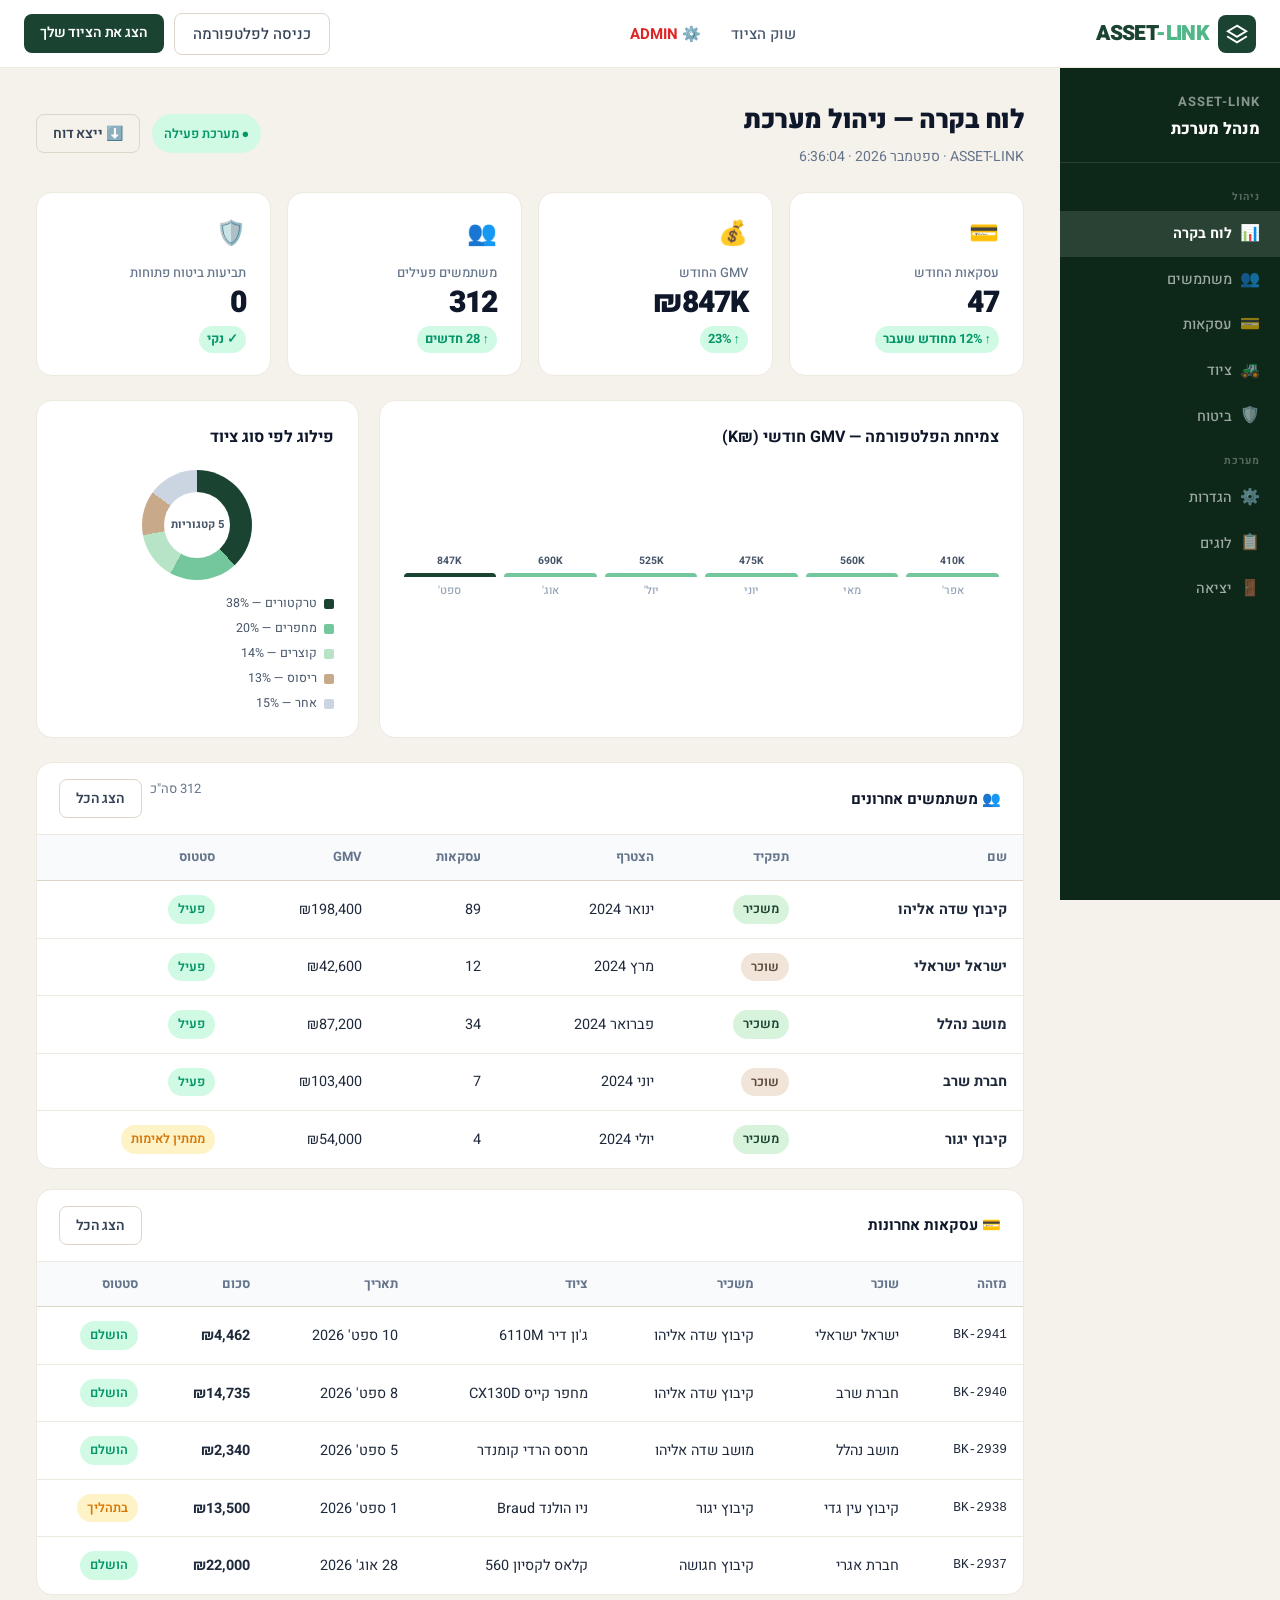
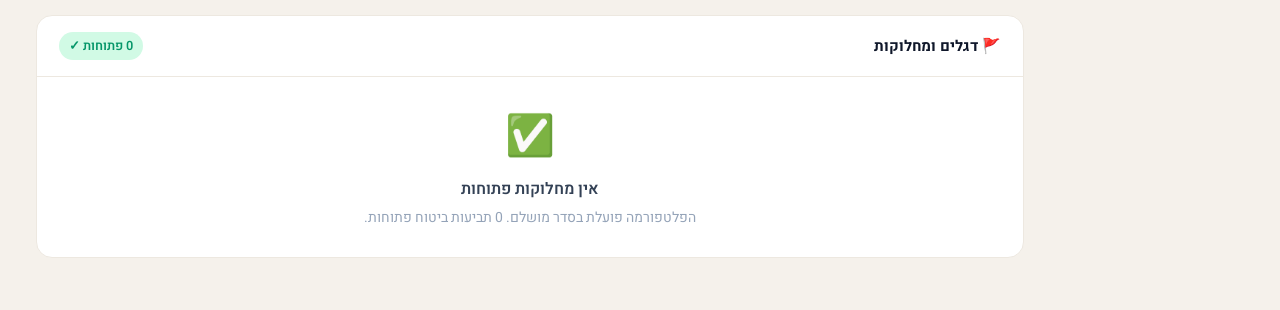
==== admin/index.html @ dfe398ab "v2.0 — full platform: auth, owner portal, renter flow, admin, AI assistant" ====
<!DOCTYPE html>
<html lang="he" dir="rtl">
<head>
  <meta charset="UTF-8">
  <meta name="viewport" content="width=device-width, initial-scale=1.0">
  <title>פאנל ניהול — ASSET-LINK</title>
  <link rel="stylesheet" href="../css/styles.css">
  <style>
    body { background: var(--bg); }
    .admin-layout { display: flex; min-height: 100vh; padding-top: var(--nav-h); }

    /* Sidebar */
    .admin-sidebar {
      width: 220px; flex-shrink: 0;
      background: var(--primary-dark);
      padding: 24px 0;
      position: sticky; top: var(--nav-h);
      height: calc(100vh - var(--nav-h)); overflow-y: auto;
    }

    .admin-sidebar-logo {
      padding: 0 20px 20px;
      border-bottom: 1px solid rgba(255,255,255,0.1);
      margin-bottom: 12px;
    }
    .admin-sidebar-logo-text { font-size: 0.8125rem; font-weight: 700; color: rgba(255,255,255,0.5); letter-spacing: 0.08em; text-transform: uppercase; }
    .admin-sidebar-logo-name { font-size: 1rem; font-weight: 800; color: white; margin-top: 4px; }

    .admin-nav-item {
      display: flex; align-items: center; gap: 10px;
      padding: 10px 20px; font-size: 0.9rem; font-weight: 500;
      color: rgba(255,255,255,0.6); cursor: pointer; transition: var(--ease);
      text-decoration: none;
    }
    .admin-nav-item:hover { color: white; background: rgba(255,255,255,0.08); }
    .admin-nav-item.active { color: white; background: rgba(255,255,255,0.12); border-inline-end: 3px solid var(--primary-300); font-weight: 700; }
    .admin-nav-icon { font-size: 1rem; width: 18px; text-align: center; flex-shrink: 0; }
    .admin-nav-section { font-size: 0.65rem; font-weight: 700; color: rgba(255,255,255,0.3); text-transform: uppercase; letter-spacing: 0.1em; padding: 14px 20px 5px; }

    /* Main */
    .admin-main { flex: 1; padding: 32px 36px; min-width: 0; }

    .admin-page-title { font-size: 1.625rem; font-weight: 900; color: var(--n-900); letter-spacing: -0.02em; }
    .admin-page-sub { font-size: 0.875rem; color: var(--n-500); margin-top: 4px; }

    /* KPI grid */
    .admin-kpi-grid { display: grid; grid-template-columns: repeat(4, 1fr); gap: 16px; margin: 24px 0; }
    .kpi-card { background: white; border-radius: var(--r-lg); padding: 22px 24px; border: 1px solid var(--border-light); }
    .kpi-icon { font-size: 1.5rem; margin-bottom: 10px; }
    .kpi-label { font-size: 0.8125rem; color: var(--n-500); margin-bottom: 4px; font-weight: 500; }
    .kpi-value { font-size: 1.875rem; font-weight: 900; color: var(--n-900); letter-spacing: -0.03em; line-height: 1; }
    .kpi-trend { display: inline-flex; align-items: center; gap: 4px; font-size: 0.8rem; font-weight: 700; margin-top: 8px; padding: 3px 8px; border-radius: var(--r-full); }
    .kpi-trend.up   { color: var(--success); background: var(--success-light); }
    .kpi-trend.down { color: var(--error);   background: var(--error-light); }
    .kpi-trend.neutral { color: var(--n-500); background: var(--n-100); }

    /* Charts row */
    .admin-charts-row { display: grid; grid-template-columns: 2fr 1fr; gap: 20px; margin-bottom: 24px; }
    .chart-card { background: white; border-radius: var(--r-lg); padding: 24px; border: 1px solid var(--border-light); }
    .chart-title { font-size: 1rem; font-weight: 700; color: var(--n-900); margin-bottom: 20px; }

    /* Bar chart */
    .bar-chart { display: flex; align-items: flex-end; gap: 8px; height: 130px; }
    .bar-col { flex: 1; display: flex; flex-direction: column; align-items: center; gap: 5px; }
    .bar-fill {
      width: 100%; border-radius: var(--r-xs) var(--r-xs) 0 0;
      background: var(--primary-400); min-height: 4px; position: relative;
    }
    .bar-fill.current { background: var(--primary); }
    .bar-fill::after { content: attr(data-val); position: absolute; top: -20px; left: 50%; transform: translateX(-50%); font-size: 0.65rem; font-weight: 700; color: var(--n-600); white-space: nowrap; }
    .bar-label { font-size: 0.7rem; color: var(--n-400); font-weight: 500; }

    /* Donut */
    .donut-chart { width: 110px; height: 110px; border-radius: 50%; margin: 0 auto 14px; position: relative;
      background: conic-gradient(var(--primary) 0% 38%, var(--primary-400) 38% 58%, var(--primary-200) 58% 72%, var(--earth-light) 72% 85%, var(--n-300) 85% 100%);
    }
    .donut-hole { position: absolute; inset: 22px; background: white; border-radius: 50%; display: flex; align-items: center; justify-content: center; font-size: 0.7rem; font-weight: 700; color: var(--n-600); text-align: center; }
    .donut-legend { display: flex; flex-direction: column; gap: 5px; }
    .donut-legend-item { display: flex; align-items: center; gap: 7px; font-size: 0.775rem; color: var(--n-600); }
    .legend-swatch { width: 10px; height: 10px; border-radius: 2px; flex-shrink: 0; }

    /* Section card */
    .section-card { background: white; border-radius: var(--r-lg); border: 1px solid var(--border-light); margin-bottom: 20px; overflow: hidden; }
    .section-card-header { padding: 16px 22px; border-bottom: 1px solid var(--border-light); display: flex; align-items: center; justify-content: space-between; }
    .section-card-title { font-size: 0.9375rem; font-weight: 700; color: var(--n-900); }

    /* Status badges */
    .status-active   { background: var(--success-light); color: var(--success); }
    .status-pending  { background: var(--warning-light); color: var(--warning); }
    .status-inactive { background: var(--n-100); color: var(--n-500); }

    /* Flags section */
    .flags-empty { padding: 28px; text-align: center; color: var(--n-400); }
    .flags-empty-icon { font-size: 2.5rem; margin-bottom: 8px; }

    @media (max-width: 1100px) {
      .admin-kpi-grid { grid-template-columns: repeat(2, 1fr); }
      .admin-charts-row { grid-template-columns: 1fr; }
    }
    @media (max-width: 900px) {
      .admin-sidebar { display: none; }
      .admin-main { padding: 20px 16px; }
    }
  </style>
</head>
<body>

<nav class="nav" id="main-nav">
  <div class="container nav-inner">
    <a href="../index.html" class="nav-logo">
      <div class="nav-logo-mark"><svg viewBox="0 0 24 24"><path d="M12 3L2 9l10 6 10-6-10-6z"/><path d="M2 15l10 6 10-6"/></svg></div>
      <span class="nav-logo-text">ASSET<span>-LINK</span></span>
    </a>
    <div class="nav-links">
      <a href="../marketplace.html" class="nav-link">שוק הציוד</a>
      <span class="nav-link" style="color:var(--error);font-weight:700;">⚙️ ADMIN</span>
    </div>
    <div class="nav-actions"></div>
  </div>
</nav>

<div class="admin-layout">

  <!-- Sidebar -->
  <aside class="admin-sidebar">
    <div class="admin-sidebar-logo">
      <div class="admin-sidebar-logo-text">ASSET-LINK</div>
      <div class="admin-sidebar-logo-name" id="admin-username">מנהל מערכת</div>
    </div>

    <div class="admin-nav-section">ניהול</div>
    <a href="index.html" class="admin-nav-item active"><span class="admin-nav-icon">📊</span> לוח בקרה</a>
    <a href="index.html" class="admin-nav-item"><span class="admin-nav-icon">👥</span> משתמשים</a>
    <a href="index.html" class="admin-nav-item"><span class="admin-nav-icon">💳</span> עסקאות</a>
    <a href="index.html" class="admin-nav-item"><span class="admin-nav-icon">🚜</span> ציוד</a>
    <a href="index.html" class="admin-nav-item"><span class="admin-nav-icon">🛡️</span> ביטוח</a>

    <div class="admin-nav-section">מערכת</div>
    <a href="index.html" class="admin-nav-item"><span class="admin-nav-icon">⚙️</span> הגדרות</a>
    <a href="index.html" class="admin-nav-item"><span class="admin-nav-icon">📋</span> לוגים</a>
    <a href="../auth.html" class="admin-nav-item" onclick="Auth.logout(); return false;"><span class="admin-nav-icon">🚪</span> יציאה</a>
  </aside>

  <!-- Main -->
  <main class="admin-main">

    <div style="margin-bottom:24px;">
      <div class="d-flex ai-center jc-between" style="flex-wrap:wrap;gap:12px;">
        <div>
          <div class="admin-page-title">לוח בקרה — ניהול מערכת</div>
          <div class="admin-page-sub">ASSET-LINK · ספטמבר 2026 · <span id="live-time"></span></div>
        </div>
        <div class="d-flex gap-3">
          <span class="badge badge-success" style="font-size:0.8rem;padding:6px 12px;">● מערכת פעילה</span>
          <button class="btn btn-ghost btn-sm">⬇️ ייצא דוח</button>
        </div>
      </div>
    </div>

    <!-- KPIs -->
    <div class="admin-kpi-grid">
      <div class="kpi-card">
        <div class="kpi-icon">💳</div>
        <div class="kpi-label">עסקאות החודש</div>
        <div class="kpi-value">47</div>
        <div class="kpi-trend up">↑ 12% מחודש שעבר</div>
      </div>
      <div class="kpi-card">
        <div class="kpi-icon">💰</div>
        <div class="kpi-label">GMV החודש</div>
        <div class="kpi-value">₪847K</div>
        <div class="kpi-trend up">↑ 23%</div>
      </div>
      <div class="kpi-card">
        <div class="kpi-icon">👥</div>
        <div class="kpi-label">משתמשים פעילים</div>
        <div class="kpi-value">312</div>
        <div class="kpi-trend up">↑ 28 חדשים</div>
      </div>
      <div class="kpi-card">
        <div class="kpi-icon">🛡️</div>
        <div class="kpi-label">תביעות ביטוח פתוחות</div>
        <div class="kpi-value">0</div>
        <div class="kpi-trend neutral" style="color:var(--success);background:var(--success-light);">✓ נקי</div>
      </div>
    </div>

    <!-- Charts -->
    <div class="admin-charts-row">
      <div class="chart-card">
        <div class="chart-title">צמיחת הפלטפורמה — GMV חודשי (₪K)</div>
        <div class="bar-chart">
          <div class="bar-col"><div class="bar-fill" style="height:38%" data-val="410K"></div><div class="bar-label">אפר'</div></div>
          <div class="bar-col"><div class="bar-fill" style="height:52%" data-val="560K"></div><div class="bar-label">מאי</div></div>
          <div class="bar-col"><div class="bar-fill" style="height:44%" data-val="475K"></div><div class="bar-label">יוני</div></div>
          <div class="bar-col"><div class="bar-fill" style="height:49%" data-val="525K"></div><div class="bar-label">יול'</div></div>
          <div class="bar-col"><div class="bar-fill" style="height:65%" data-val="690K"></div><div class="bar-label">אוג'</div></div>
          <div class="bar-col"><div class="bar-fill current" style="height:79%" data-val="847K"></div><div class="bar-label">ספט'</div></div>
        </div>
      </div>

      <div class="chart-card">
        <div class="chart-title">פילוג לפי סוג ציוד</div>
        <div class="donut-chart"><div class="donut-hole">5 קטגוריות</div></div>
        <div class="donut-legend">
          <div class="donut-legend-item"><div class="legend-swatch" style="background:var(--primary)"></div>טרקטורים — 38%</div>
          <div class="donut-legend-item"><div class="legend-swatch" style="background:var(--primary-400)"></div>מחפרים — 20%</div>
          <div class="donut-legend-item"><div class="legend-swatch" style="background:var(--primary-200)"></div>קוצרים — 14%</div>
          <div class="donut-legend-item"><div class="legend-swatch" style="background:var(--earth-light)"></div>ריסוס — 13%</div>
          <div class="donut-legend-item"><div class="legend-swatch" style="background:var(--n-300)"></div>אחר — 15%</div>
        </div>
      </div>
    </div>

    <!-- Users table -->
    <div class="section-card" style="margin-bottom:20px;">
      <div class="section-card-header">
        <span class="section-card-title">👥 משתמשים אחרונים</span>
        <div class="d-flex gap-2">
          <span style="font-size:0.8125rem;color:var(--n-500);">312 סה"כ</span>
          <button class="btn btn-ghost btn-sm">הצג הכל</button>
        </div>
      </div>
      <div style="overflow-x:auto;">
        <table class="data-table">
          <thead>
            <tr>
              <th>שם</th>
              <th>תפקיד</th>
              <th>הצטרף</th>
              <th>עסקאות</th>
              <th>GMV</th>
              <th>סטטוס</th>
            </tr>
          </thead>
          <tbody>
            <tr>
              <td><strong>קיבוץ שדה אליהו</strong></td>
              <td><span class="badge badge-green">משכיר</span></td>
              <td>ינואר 2024</td>
              <td>89</td>
              <td>₪198,400</td>
              <td><span class="badge status-active">פעיל</span></td>
            </tr>
            <tr>
              <td><strong>ישראל ישראלי</strong></td>
              <td><span class="badge badge-earth">שוכר</span></td>
              <td>מרץ 2024</td>
              <td>12</td>
              <td>₪42,600</td>
              <td><span class="badge status-active">פעיל</span></td>
            </tr>
            <tr>
              <td><strong>מושב נהלל</strong></td>
              <td><span class="badge badge-green">משכיר</span></td>
              <td>פברואר 2024</td>
              <td>34</td>
              <td>₪87,200</td>
              <td><span class="badge status-active">פעיל</span></td>
            </tr>
            <tr>
              <td><strong>חברת שרב</strong></td>
              <td><span class="badge badge-earth">שוכר</span></td>
              <td>יוני 2024</td>
              <td>7</td>
              <td>₪103,400</td>
              <td><span class="badge status-active">פעיל</span></td>
            </tr>
            <tr>
              <td><strong>קיבוץ יגור</strong></td>
              <td><span class="badge badge-green">משכיר</span></td>
              <td>יולי 2024</td>
              <td>4</td>
              <td>₪54,000</td>
              <td><span class="badge status-pending">ממתין לאימות</span></td>
            </tr>
          </tbody>
        </table>
      </div>
    </div>

    <!-- Recent transactions -->
    <div class="section-card" style="margin-bottom:20px;">
      <div class="section-card-header">
        <span class="section-card-title">💳 עסקאות אחרונות</span>
        <button class="btn btn-ghost btn-sm">הצג הכל</button>
      </div>
      <div style="overflow-x:auto;">
        <table class="data-table">
          <thead>
            <tr>
              <th>מזהה</th>
              <th>שוכר</th>
              <th>משכיר</th>
              <th>ציוד</th>
              <th>תאריך</th>
              <th>סכום</th>
              <th>סטטוס</th>
            </tr>
          </thead>
          <tbody>
            <tr>
              <td style="font-family:monospace;font-size:0.8rem;">BK-2941</td>
              <td>ישראל ישראלי</td>
              <td>קיבוץ שדה אליהו</td>
              <td>ג'ון דיר 6110M</td>
              <td>10 ספט' 2026</td>
              <td><strong>₪4,462</strong></td>
              <td><span class="badge status-active">הושלם</span></td>
            </tr>
            <tr>
              <td style="font-family:monospace;font-size:0.8rem;">BK-2940</td>
              <td>חברת שרב</td>
              <td>קיבוץ שדה אליהו</td>
              <td>מחפר קייס CX130D</td>
              <td>8 ספט' 2026</td>
              <td><strong>₪14,735</strong></td>
              <td><span class="badge status-active">הושלם</span></td>
            </tr>
            <tr>
              <td style="font-family:monospace;font-size:0.8rem;">BK-2939</td>
              <td>מושב נהלל</td>
              <td>מושב שדה אליהו</td>
              <td>מרסס הרדי קומנדר</td>
              <td>5 ספט' 2026</td>
              <td><strong>₪2,340</strong></td>
              <td><span class="badge status-active">הושלם</span></td>
            </tr>
            <tr>
              <td style="font-family:monospace;font-size:0.8rem;">BK-2938</td>
              <td>קיבוץ עין גדי</td>
              <td>קיבוץ יגור</td>
              <td>ניו הולנד Braud</td>
              <td>1 ספט' 2026</td>
              <td><strong>₪13,500</strong></td>
              <td><span class="badge status-pending">בתהליך</span></td>
            </tr>
            <tr>
              <td style="font-family:monospace;font-size:0.8rem;">BK-2937</td>
              <td>חברת אגרי</td>
              <td>קיבוץ חגושה</td>
              <td>קלאס לקסיון 560</td>
              <td>28 אוג' 2026</td>
              <td><strong>₪22,000</strong></td>
              <td><span class="badge status-active">הושלם</span></td>
            </tr>
          </tbody>
        </table>
      </div>
    </div>

    <!-- Flags / Disputes -->
    <div class="section-card">
      <div class="section-card-header">
        <span class="section-card-title">🚩 דגלים ומחלוקות</span>
        <span class="badge badge-success">0 פתוחות ✓</span>
      </div>
      <div class="flags-empty">
        <div class="flags-empty-icon">✅</div>
        <div style="font-weight:600;color:var(--n-700);margin-bottom:4px;">אין מחלוקות פתוחות</div>
        <div style="font-size:0.875rem;">הפלטפורמה פועלת בסדר מושלם. 0 תביעות ביטוח פתוחות.</div>
      </div>
    </div>

  </main>
</div>

<script src="../js/main.js"></script>
<script src="../js/auth.js"></script>
<script>
document.addEventListener('DOMContentLoaded', () => {
  const user = Auth.getUser();
  if (user) {
    document.getElementById('admin-username').textContent = user.name;
  }

  // Live time
  function updateTime() {
    const el = document.getElementById('live-time');
    if (el) el.textContent = new Date().toLocaleTimeString('he-IL');
  }
  updateTime();
  setInterval(updateTime, 1000);
});
</script>
</body>
</html>
---- css/styles.css ----
/* ==============================================
   ASSET-LINK — Global Design System
   Hebrew RTL B2B Marketplace for Agricultural Equipment
   ============================================== */

@import url('https://fonts.googleapis.com/css2?family=Heebo:wght@300;400;500;600;700;800;900&display=swap');

/* ---- Design Tokens ---- */
:root {
  --primary:         #1B4332;
  --primary-dark:    #0D2818;
  --primary-700:     #2D6A4F;
  --primary-600:     #40916C;
  --primary-500:     #52B788;
  --primary-400:     #74C69D;
  --primary-200:     #B7E4C7;
  --primary-100:     #D8F3DC;
  --primary-50:      #F0FFF4;

  --sage:            #6B8F5E;
  --sage-light:      #9BBF8A;
  --olive:           #8A9A5B;

  --earth-900:       #5C4A3A;
  --earth:           #A0856A;
  --earth-light:     #C8A98A;
  --earth-50:        #FAF4EC;
  --earth-100:       #F0E5D8;

  --n-900: #0F172A;
  --n-800: #1E293B;
  --n-700: #334155;
  --n-600: #475569;
  --n-500: #64748B;
  --n-400: #94A3B8;
  --n-300: #CBD5E1;
  --n-200: #E2E8F0;
  --n-100: #F1F5F9;
  --n-50:  #F8FAFC;

  --bg:          #F5F1EB;
  --surface:     #FFFFFF;
  --surface-warm:#FDFAF6;

  --border:       #DDD5C8;
  --border-light: #EDE8E0;

  --success:       #059669;
  --success-light: #D1FAE5;
  --warning:       #D97706;
  --warning-light: #FEF3C7;
  --error:         #DC2626;
  --error-light:   #FEE2E2;

  --font: 'Heebo', -apple-system, BlinkMacSystemFont, 'Segoe UI', sans-serif;

  --nav-h: 68px;
  --container: 1280px;
  --narrow: 960px;

  --r-xs:   4px;
  --r-sm:   8px;
  --r:      12px;
  --r-lg:   16px;
  --r-xl:   24px;
  --r-2xl:  32px;
  --r-full: 9999px;

  --sh-xs: 0 1px 2px rgba(0,0,0,0.05);
  --sh-sm: 0 1px 3px rgba(0,0,0,0.08), 0 1px 2px rgba(0,0,0,0.04);
  --sh:    0 4px 8px rgba(0,0,0,0.08), 0 2px 4px rgba(0,0,0,0.04);
  --sh-md: 0 8px 24px rgba(0,0,0,0.1), 0 4px 8px rgba(0,0,0,0.04);
  --sh-lg: 0 16px 40px rgba(0,0,0,0.12), 0 8px 16px rgba(0,0,0,0.05);
  --sh-xl: 0 24px 56px rgba(0,0,0,0.14), 0 12px 24px rgba(0,0,0,0.06);

  --ease: 0.2s ease;
  --ease-slow: 0.4s ease;
}

/* ---- Reset ---- */
*, *::before, *::after { box-sizing: border-box; margin: 0; padding: 0; }

html {
  direction: rtl;
  scroll-behavior: smooth;
  font-size: 16px;
}

body {
  font-family: var(--font);
  background: var(--bg);
  color: var(--n-900);
  line-height: 1.6;
  -webkit-font-smoothing: antialiased;
}

img   { max-width: 100%; height: auto; display: block; }
a     { color: inherit; text-decoration: none; }
button { cursor: pointer; border: none; background: none; font-family: var(--font); }
input, select, textarea { font-family: var(--font); }
ul, ol { list-style: none; }

/* ---- Typography ---- */
h1 { font-size: clamp(2rem, 4.5vw, 3.75rem); font-weight: 900; line-height: 1.1; }
h2 { font-size: clamp(1.625rem, 3vw, 2.625rem); font-weight: 800; line-height: 1.2; }
h3 { font-size: clamp(1.25rem, 2vw, 1.875rem); font-weight: 700; line-height: 1.3; }
h4 { font-size: 1.25rem; font-weight: 700; }
h5 { font-size: 1.0625rem; font-weight: 600; }
h6 { font-size: 0.9375rem; font-weight: 600; }
p  { color: var(--n-600); line-height: 1.75; }

/* ---- Layout ---- */
.container        { max-width: var(--container); margin: 0 auto; padding: 0 24px; }
.container-narrow { max-width: var(--narrow); margin: 0 auto; padding: 0 24px; }
.section          { padding: 88px 0; }
.section-sm       { padding: 56px 0; }
.page-top         { padding-top: var(--nav-h); }

/* ---- Navigation ---- */
.nav {
  position: fixed;
  inset: 0 0 auto 0;
  height: var(--nav-h);
  background: rgba(255,255,255,0.97);
  backdrop-filter: blur(16px);
  border-bottom: 1px solid var(--border-light);
  z-index: 1000;
  transition: box-shadow var(--ease);
}

.nav.scrolled { box-shadow: var(--sh-sm); }

.nav-inner {
  height: 100%;
  display: flex;
  align-items: center;
  justify-content: space-between;
  gap: 20px;
}

.nav-logo {
  display: flex;
  align-items: center;
  gap: 10px;
  flex-shrink: 0;
}

.nav-logo-mark {
  width: 38px;
  height: 38px;
  background: var(--primary);
  border-radius: var(--r-sm);
  display: flex;
  align-items: center;
  justify-content: center;
}

.nav-logo-mark svg { width: 22px; height: 22px; fill: none; stroke: white; stroke-width: 2.2; stroke-linecap: round; }

.nav-logo-text {
  font-weight: 900;
  font-size: 1.3125rem;
  color: var(--primary);
  letter-spacing: -0.03em;
}

.nav-logo-text span { color: var(--primary-500); }

.nav-links {
  display: flex;
  align-items: center;
  gap: 2px;
  flex: 1;
  justify-content: center;
}

.nav-link {
  font-size: 0.9375rem;
  font-weight: 500;
  color: var(--n-600);
  padding: 7px 14px;
  border-radius: var(--r-sm);
  transition: var(--ease);
  white-space: nowrap;
}

.nav-link:hover    { color: var(--primary); background: var(--primary-50); }
.nav-link.active   { color: var(--primary); font-weight: 600; background: var(--primary-50); }

.nav-actions { display: flex; align-items: center; gap: 10px; flex-shrink: 0; }

.nav-login {
  font-size: 0.9375rem;
  font-weight: 500;
  color: var(--n-700);
  padding: 8px 18px;
  border-radius: var(--r-sm);
  border: 1.5px solid var(--border);
  transition: var(--ease);
}

.nav-login:hover { border-color: var(--primary-500); color: var(--primary); }

/* ---- Buttons ---- */
.btn {
  display: inline-flex;
  align-items: center;
  justify-content: center;
  gap: 8px;
  padding: 12px 24px;
  border-radius: var(--r-sm);
  font-size: 0.9375rem;
  font-weight: 600;
  transition: var(--ease);
  white-space: nowrap;
  cursor: pointer;
  border: none;
  font-family: var(--font);
  letter-spacing: -0.01em;
}

.btn-primary   { background: var(--primary); color: white; }
.btn-primary:hover  { background: var(--primary-700); transform: translateY(-1px); box-shadow: var(--sh-md); }

.btn-secondary { background: white; color: var(--primary); border: 1.5px solid var(--primary); }
.btn-secondary:hover { background: var(--primary-50); transform: translateY(-1px); }

.btn-accent    { background: var(--primary-600); color: white; }
.btn-accent:hover   { background: var(--primary-700); transform: translateY(-1px); box-shadow: var(--sh-md); }

.btn-ghost     { background: transparent; color: var(--n-700); border: 1px solid var(--border); }
.btn-ghost:hover    { background: var(--n-50); border-color: var(--n-300); }

.btn-white     { background: white; color: var(--primary); }
.btn-white:hover    { background: var(--primary-50); transform: translateY(-1px); }

.btn-lg   { padding: 16px 36px; font-size: 1.0625rem; border-radius: var(--r); }
.btn-sm   { padding: 8px 16px; font-size: 0.875rem; }
.btn-xs   { padding: 6px 12px; font-size: 0.8125rem; }
.btn-full { width: 100%; }
.btn-pill { border-radius: var(--r-full); }

/* ---- Badges ---- */
.badge {
  display: inline-flex;
  align-items: center;
  gap: 5px;
  padding: 4px 10px;
  border-radius: var(--r-full);
  font-size: 0.8rem;
  font-weight: 600;
  white-space: nowrap;
}

.badge-green    { background: var(--primary-100); color: var(--primary); }
.badge-success  { background: var(--success-light); color: var(--success); }
.badge-warning  { background: var(--warning-light); color: var(--warning); }
.badge-earth    { background: var(--earth-100); color: var(--earth-900); }
.badge-gray     { background: var(--n-100); color: var(--n-600); }
.badge-primary  { background: var(--primary); color: white; }
.badge-verified { background: var(--primary-100); color: var(--primary-700); font-weight: 700; }

/* ---- Stars / Rating ---- */
.stars         { color: #F59E0B; letter-spacing: 1px; }
.rating        { display: flex; align-items: center; gap: 6px; font-size: 0.875rem; }
.rating-score  { font-weight: 700; color: var(--n-900); }
.rating-count  { color: var(--n-400); }

/* ---- Equipment Card ---- */
.equipment-card {
  background: var(--surface);
  border-radius: var(--r-lg);
  border: 1px solid var(--border-light);
  overflow: hidden;
  transition: all var(--ease-slow);
  cursor: pointer;
  display: block;
  color: inherit;
  text-decoration: none;
}

.equipment-card:hover {
  transform: translateY(-5px);
  box-shadow: var(--sh-xl);
  border-color: transparent;
}

.ec-image {
  position: relative;
  height: 210px;
  overflow: hidden;
  background: linear-gradient(135deg, var(--primary-100) 0%, var(--primary-200) 100%);
}

.ec-image img {
  width: 100%; height: 100%;
  object-fit: cover;
  transition: transform 0.5s ease;
}

.equipment-card:hover .ec-image img { transform: scale(1.06); }

.ec-badges {
  position: absolute;
  top: 12px;
  right: 12px;
  display: flex;
  flex-direction: column;
  gap: 6px;
  align-items: flex-start;
}

.ec-heart {
  position: absolute;
  top: 12px;
  left: 12px;
  width: 34px;
  height: 34px;
  background: rgba(255,255,255,0.92);
  backdrop-filter: blur(8px);
  border-radius: var(--r-full);
  display: flex;
  align-items: center;
  justify-content: center;
  font-size: 1rem;
  transition: var(--ease);
  border: none;
  cursor: pointer;
}

.ec-heart:hover { background: white; transform: scale(1.15); }

.ec-body { padding: 16px 18px 18px; }

.ec-category {
  font-size: 0.75rem;
  font-weight: 700;
  color: var(--primary-600);
  letter-spacing: 0.08em;
  text-transform: uppercase;
  margin-bottom: 5px;
}

.ec-title {
  font-size: 1.0625rem;
  font-weight: 700;
  color: var(--n-900);
  margin-bottom: 8px;
  line-height: 1.3;
}

.ec-meta {
  display: flex;
  align-items: center;
  gap: 14px;
  font-size: 0.8125rem;
  color: var(--n-500);
  margin-bottom: 10px;
}

.ec-specs {
  display: flex;
  gap: 6px;
  flex-wrap: wrap;
  margin-bottom: 14px;
}

.spec-tag {
  padding: 2px 8px;
  background: var(--n-100);
  color: var(--n-600);
  border-radius: var(--r-full);
  font-size: 0.75rem;
  font-weight: 500;
}

.ec-price-row {
  display: flex;
  align-items: flex-end;
  justify-content: space-between;
  gap: 8px;
  padding-top: 12px;
  border-top: 1px solid var(--border-light);
}

.price-day {
  font-size: 1.375rem;
  font-weight: 900;
  color: var(--n-900);
  line-height: 1;
}

.price-day span {
  font-size: 0.8125rem;
  font-weight: 500;
  color: var(--n-500);
}

.price-week { font-size: 0.8125rem; color: var(--n-400); }

/* ---- Filters ---- */
.filter-card {
  background: var(--surface);
  border-radius: var(--r-lg);
  border: 1px solid var(--border-light);
  padding: 20px;
  margin-bottom: 14px;
}

.filter-title {
  font-size: 0.9375rem;
  font-weight: 700;
  color: var(--n-900);
  margin-bottom: 14px;
  padding-bottom: 10px;
  border-bottom: 1px solid var(--border-light);
}

.filter-option {
  display: flex;
  align-items: center;
  gap: 10px;
  padding: 7px 0;
  cursor: pointer;
  font-size: 0.9rem;
  color: var(--n-700);
  transition: var(--ease);
}

.filter-option:hover { color: var(--primary); }

.filter-option input[type="checkbox"] {
  width: 17px;
  height: 17px;
  accent-color: var(--primary);
  cursor: pointer;
  flex-shrink: 0;
}

.filter-count {
  margin-right: auto;
  font-size: 0.775rem;
  color: var(--n-400);
  background: var(--n-100);
  padding: 1px 7px;
  border-radius: var(--r-full);
}

/* ---- Search Bar ---- */
.hero-search {
  background: white;
  border-radius: var(--r-xl);
  display: flex;
  align-items: stretch;
  box-shadow: var(--sh-lg);
  border: 1.5px solid var(--border-light);
  overflow: hidden;
  transition: var(--ease);
}

.hero-search:focus-within {
  border-color: var(--primary-400);
  box-shadow: 0 0 0 4px rgba(82,183,136,0.12), var(--sh-lg);
}

.hs-seg {
  display: flex;
  flex-direction: column;
  padding: 14px 20px;
  flex: 1;
  gap: 3px;
  border-left: 1px solid var(--border-light);
  min-width: 0;
}

.hs-seg:first-child { border-left: none; }

.hs-label {
  font-size: 0.75rem;
  font-weight: 700;
  color: var(--n-900);
  white-space: nowrap;
}

.hs-input {
  background: none;
  border: none;
  font-size: 0.9rem;
  color: var(--n-500);
  padding: 0;
  outline: none;
  font-family: var(--font);
  width: 100%;
}

.hs-input:focus { color: var(--n-900); }

.hs-btn {
  display: flex;
  align-items: center;
  gap: 8px;
  background: var(--primary);
  color: white;
  padding: 0 28px;
  border: none;
  border-radius: 0 var(--r-xl) var(--r-xl) 0;
  font-size: 1rem;
  font-weight: 700;
  cursor: pointer;
  transition: var(--ease);
  white-space: nowrap;
  font-family: var(--font);
  flex-shrink: 0;
}

.hs-btn:hover { background: var(--primary-700); }

/* ---- Stats Bar ---- */
.stat-item { text-align: center; }
.stat-val {
  font-size: 2.25rem;
  font-weight: 900;
  color: var(--primary);
  line-height: 1;
  letter-spacing: -0.03em;
}
.stat-lbl { font-size: 0.875rem; color: var(--n-500); margin-top: 4px; }

/* ---- Trust Strip ---- */
.trust-strip {
  display: flex;
  align-items: center;
  justify-content: center;
  gap: 8px;
  flex-wrap: wrap;
}

.trust-item {
  display: flex;
  align-items: center;
  gap: 7px;
  font-size: 0.875rem;
  color: rgba(255,255,255,0.8);
  font-weight: 500;
}

.trust-icon { font-size: 1rem; }
.trust-sep  { color: rgba(255,255,255,0.3); font-size: 1.2rem; }

/* ---- Section Header ---- */
.section-header { text-align: center; margin-bottom: 52px; }

.section-tag {
  display: inline-flex;
  align-items: center;
  gap: 7px;
  padding: 6px 18px;
  background: var(--primary-100);
  color: var(--primary);
  border-radius: var(--r-full);
  font-size: 0.875rem;
  font-weight: 700;
  margin-bottom: 16px;
  letter-spacing: -0.01em;
}

.section-title {
  font-size: clamp(1.875rem, 3vw, 2.625rem);
  font-weight: 900;
  color: var(--n-900);
  margin-bottom: 16px;
  letter-spacing: -0.02em;
}

.section-sub {
  font-size: 1.0625rem;
  color: var(--n-500);
  max-width: 580px;
  margin: 0 auto;
  line-height: 1.7;
}

/* ---- Steps ---- */
.step-icon-wrap {
  width: 64px;
  height: 64px;
  background: var(--primary-100);
  border-radius: var(--r-full);
  display: flex;
  align-items: center;
  justify-content: center;
  font-size: 1.75rem;
  margin: 0 auto 20px;
}

.step-num {
  width: 32px;
  height: 32px;
  background: var(--primary);
  color: white;
  border-radius: var(--r-full);
  display: flex;
  align-items: center;
  justify-content: center;
  font-size: 0.9rem;
  font-weight: 800;
  position: absolute;
  top: -8px;
  right: -8px;
}

/* ---- Testimonials ---- */
.testimonial-card {
  background: white;
  border-radius: var(--r-lg);
  padding: 28px 28px 24px;
  border: 1px solid var(--border-light);
  position: relative;
  transition: var(--ease-slow);
}

.testimonial-card:hover { box-shadow: var(--sh-md); transform: translateY(-3px); }

.testimonial-quote-mark {
  font-size: 5rem;
  color: var(--primary-100);
  line-height: 0;
  position: absolute;
  top: 24px;
  left: 24px;
  font-family: Georgia, serif;
  font-weight: 900;
}

.testimonial-text {
  font-size: 1rem;
  color: var(--n-700);
  line-height: 1.75;
  margin-bottom: 20px;
  position: relative;
  z-index: 1;
}

.testimonial-author { display: flex; align-items: center; gap: 12px; }

.testimonial-avatar {
  width: 46px;
  height: 46px;
  border-radius: var(--r-full);
  background: var(--primary-100);
  overflow: hidden;
  flex-shrink: 0;
}

.testimonial-name  { font-weight: 700; font-size: 0.9375rem; color: var(--n-900); }
.testimonial-role  { font-size: 0.8125rem; color: var(--n-500); }
.testimonial-saved {
  margin-top: 4px;
  font-size: 0.8rem;
  font-weight: 700;
  color: var(--success);
}

/* ---- Benefits ---- */
.benefit-icon {
  width: 52px; height: 52px;
  background: var(--primary-100);
  border-radius: var(--r);
  display: flex; align-items: center; justify-content: center;
  font-size: 1.5rem;
  margin-bottom: 16px;
}

/* ---- Calendar ---- */
.cal-header { display: flex; justify-content: space-between; align-items: center; margin-bottom: 14px; }
.cal-grid   { display: grid; grid-template-columns: repeat(7, 1fr); gap: 3px; }

.cal-day-name {
  text-align: center;
  font-size: 0.75rem;
  font-weight: 600;
  color: var(--n-400);
  padding: 4px;
}

.cal-day {
  text-align: center;
  padding: 9px 4px;
  border-radius: var(--r-sm);
  font-size: 0.875rem;
  cursor: pointer;
  transition: var(--ease);
  color: var(--n-700);
}

.cal-day:hover      { background: var(--primary-100); color: var(--primary); }
.cal-day.booked     { background: var(--n-100); color: var(--n-300); cursor: not-allowed; text-decoration: line-through; }
.cal-day.selected   { background: var(--primary); color: white; font-weight: 700; }
.cal-day.today      { border: 1.5px solid var(--primary-400); font-weight: 700; }
.cal-day.empty      { cursor: default; }
.cal-day.range      { background: var(--primary-100); color: var(--primary); }

/* ---- Dashboard ---- */
.dashboard-layout {
  display: flex;
  min-height: calc(100vh - var(--nav-h));
}

.dash-sidebar {
  width: 256px;
  background: white;
  border-left: 1px solid var(--border-light);
  padding: 28px 0;
  flex-shrink: 0;
  position: sticky;
  top: var(--nav-h);
  height: calc(100vh - var(--nav-h));
  overflow-y: auto;
}

.dash-sidebar-section {
  margin-bottom: 8px;
  padding: 0 16px;
}

.dash-sidebar-label {
  font-size: 0.75rem;
  font-weight: 700;
  color: var(--n-400);
  letter-spacing: 0.08em;
  text-transform: uppercase;
  padding: 12px 8px 6px;
}

.dash-nav-item {
  display: flex;
  align-items: center;
  gap: 12px;
  padding: 10px 12px;
  border-radius: var(--r-sm);
  font-size: 0.9375rem;
  font-weight: 500;
  color: var(--n-600);
  cursor: pointer;
  transition: var(--ease);
  text-decoration: none;
}

.dash-nav-item:hover { color: var(--primary); background: var(--primary-50); }

.dash-nav-item.active {
  color: var(--primary);
  background: var(--primary-50);
  font-weight: 700;
  border-right: 3px solid var(--primary);
}

.dash-nav-icon { font-size: 1.125rem; width: 22px; text-align: center; }

.dash-main { flex: 1; padding: 36px 40px; overflow-y: auto; background: var(--bg); }

.dash-kpi-grid { display: grid; grid-template-columns: repeat(4, 1fr); gap: 16px; margin-bottom: 28px; }

.kpi-card {
  background: white;
  border-radius: var(--r-lg);
  padding: 22px 24px;
  border: 1px solid var(--border-light);
}

.kpi-label { font-size: 0.8125rem; color: var(--n-500); margin-bottom: 6px; font-weight: 500; }
.kpi-value { font-size: 1.875rem; font-weight: 900; color: var(--n-900); letter-spacing: -0.03em; }
.kpi-trend {
  display: inline-flex;
  align-items: center;
  gap: 4px;
  font-size: 0.8rem;
  font-weight: 700;
  margin-top: 6px;
  padding: 3px 8px;
  border-radius: var(--r-full);
}

.kpi-trend.up   { color: var(--success); background: var(--success-light); }
.kpi-trend.down { color: var(--error); background: var(--error-light); }

/* ---- Multi-step Form ---- */
.form-steps-bar {
  display: flex;
  align-items: center;
  justify-content: center;
  gap: 0;
  margin-bottom: 40px;
}

.form-step-item {
  display: flex;
  flex-direction: column;
  align-items: center;
  flex: 1;
  max-width: 180px;
  position: relative;
}

.form-step-dot {
  width: 38px;
  height: 38px;
  border-radius: var(--r-full);
  border: 2.5px solid var(--border);
  background: white;
  display: flex;
  align-items: center;
  justify-content: center;
  font-weight: 800;
  font-size: 0.9rem;
  color: var(--n-400);
  position: relative;
  z-index: 1;
  transition: var(--ease);
}

.form-step-item.active .form-step-dot   { border-color: var(--primary); color: var(--primary); background: var(--primary-50); }
.form-step-item.done .form-step-dot     { border-color: var(--primary); color: white; background: var(--primary); }

.form-step-line {
  position: absolute;
  top: 19px;
  right: 50%;
  width: 100%;
  height: 2px;
  background: var(--border);
  z-index: 0;
}

.form-step-item.done ~ .form-step-item .form-step-line { /* handled by JS */ }

.form-step-label {
  font-size: 0.8125rem;
  margin-top: 8px;
  color: var(--n-400);
  font-weight: 500;
  text-align: center;
  white-space: nowrap;
}

.form-step-item.active .form-step-label { color: var(--primary); font-weight: 700; }
.form-step-item.done .form-step-label   { color: var(--n-600); }

/* ---- Upload Zone ---- */
.upload-zone {
  border: 2px dashed var(--border);
  border-radius: var(--r-lg);
  padding: 48px 24px;
  text-align: center;
  cursor: pointer;
  transition: var(--ease);
  background: var(--n-50);
}

.upload-zone:hover { border-color: var(--primary-400); background: var(--primary-50); }
.upload-zone.drag  { border-color: var(--primary); background: var(--primary-50); }

/* ---- Table ---- */
.data-table { width: 100%; border-collapse: collapse; }
.data-table th {
  text-align: right;
  padding: 12px 16px;
  font-size: 0.8125rem;
  font-weight: 700;
  color: var(--n-500);
  background: var(--n-50);
  border-bottom: 1.5px solid var(--border);
  white-space: nowrap;
}
.data-table td {
  padding: 14px 16px;
  font-size: 0.9rem;
  color: var(--n-800);
  border-bottom: 1px solid var(--border-light);
  vertical-align: middle;
}
.data-table tr:last-child td { border-bottom: none; }
.data-table tr:hover td { background: var(--n-50); }

/* ---- Progress ---- */
.progress { height: 8px; background: var(--n-200); border-radius: var(--r-full); overflow: hidden; }
.progress-bar {
  height: 100%;
  background: var(--primary-500);
  border-radius: var(--r-full);
  transition: width 0.8s ease;
}

/* ---- Tooltip / Info ---- */
.info-box {
  background: var(--primary-50);
  border: 1px solid var(--primary-200);
  border-radius: var(--r);
  padding: 16px 18px;
  font-size: 0.9rem;
  color: var(--primary-700);
  line-height: 1.6;
}

.warning-box {
  background: var(--warning-light);
  border: 1px solid #FDE68A;
  border-radius: var(--r);
  padding: 16px 18px;
  font-size: 0.9rem;
  color: #92400E;
  line-height: 1.6;
}

/* ---- Footer ---- */
.footer {
  background: var(--primary-dark);
  color: rgba(255,255,255,0.75);
  padding: 72px 0 36px;
}

.footer-grid {
  display: grid;
  grid-template-columns: 1.6fr 1fr 1fr 1fr;
  gap: 56px;
  margin-bottom: 56px;
}

.footer-brand-tagline {
  font-size: 0.9375rem;
  margin-top: 14px;
  line-height: 1.65;
  color: rgba(255,255,255,0.6);
}

.footer-col-title {
  font-size: 0.875rem;
  font-weight: 800;
  color: white;
  margin-bottom: 20px;
  letter-spacing: -0.01em;
}

.footer-links { display: flex; flex-direction: column; gap: 10px; }

.footer-link {
  font-size: 0.9rem;
  color: rgba(255,255,255,0.6);
  transition: var(--ease);
}

.footer-link:hover { color: var(--primary-300); }

.footer-bottom {
  border-top: 1px solid rgba(255,255,255,0.1);
  padding-top: 28px;
  display: flex;
  justify-content: space-between;
  align-items: center;
  font-size: 0.8375rem;
  color: rgba(255,255,255,0.4);
  flex-wrap: wrap;
  gap: 12px;
}

.footer-partner-badges {
  display: flex;
  align-items: center;
  gap: 16px;
}

.footer-partner-badge {
  background: rgba(255,255,255,0.08);
  border-radius: var(--r-sm);
  padding: 6px 14px;
  font-size: 0.8125rem;
  font-weight: 600;
  color: rgba(255,255,255,0.7);
}

/* ---- Utility ---- */
.sr-only { position: absolute; width: 1px; height: 1px; padding: 0; margin: -1px; overflow: hidden; clip: rect(0,0,0,0); }

.divider { height: 1px; background: var(--border-light); }

.text-center { text-align: center; }
.text-left   { text-align: left; }

.text-primary { color: var(--primary) !important; }
.text-muted   { color: var(--n-400) !important; }
.text-success { color: var(--success) !important; }
.text-warning { color: var(--warning) !important; }

.fw-900 { font-weight: 900; }
.fw-700 { font-weight: 700; }
.fw-600 { font-weight: 600; }
.fw-500 { font-weight: 500; }

.d-flex   { display: flex; }
.d-grid   { display: grid; }
.ai-center { align-items: center; }
.jc-between { justify-content: space-between; }
.jc-center  { justify-content: center; }
.gap-2  { gap: 8px; }
.gap-3  { gap: 12px; }
.gap-4  { gap: 16px; }
.gap-5  { gap: 20px; }
.gap-6  { gap: 24px; }
.gap-8  { gap: 32px; }

.mt-2 { margin-top: 8px; }
.mt-3 { margin-top: 12px; }
.mt-4 { margin-top: 16px; }
.mt-6 { margin-top: 24px; }
.mt-8 { margin-top: 32px; }
.mb-2 { margin-bottom: 8px; }
.mb-3 { margin-bottom: 12px; }
.mb-4 { margin-bottom: 16px; }
.mb-6 { margin-bottom: 24px; }
.mb-8 { margin-bottom: 32px; }

.grid-2 { display: grid; grid-template-columns: repeat(2, 1fr); gap: 24px; }
.grid-3 { display: grid; grid-template-columns: repeat(3, 1fr); gap: 24px; }
.grid-4 { display: grid; grid-template-columns: repeat(4, 1fr); gap: 20px; }

.card-base {
  background: white;
  border-radius: var(--r-lg);
  border: 1px solid var(--border-light);
}

.p-5  { padding: 20px; }
.p-6  { padding: 24px; }
.p-8  { padding: 32px; }

/* ---- Nav user pill (auth state) ---- */
.nav-user-pill {
  display: flex;
  align-items: center;
  gap: 8px;
  padding: 5px 12px;
  background: var(--primary-50);
  border-radius: var(--r-full);
  border: 1px solid var(--primary-200);
}

.nav-user-name {
  font-size: 0.875rem;
  font-weight: 600;
  color: var(--primary);
  max-width: 140px;
  overflow: hidden;
  text-overflow: ellipsis;
  white-space: nowrap;
}

/* ---- Toast notification ---- */
#al-toast {
  font-family: var(--font);
  direction: rtl;
}

/* ---- RTL logical property fixes ---- */
.filter-count {
  margin-inline-start: auto;
}

.hs-seg {
  border-inline-start: 1px solid var(--border-light);
}
.hs-seg:first-child { border-inline-start: none; }

.hs-btn {
  border-radius: 0 var(--r-xl) var(--r-xl) 0;
}

/* RTL: hs-btn sits on the left in LTR, right in RTL */
[dir="rtl"] .hs-btn {
  border-radius: var(--r-xl) 0 0 var(--r-xl);
}

.dash-nav-item.active {
  border-inline-end: 3px solid var(--primary);
}

/* ---- Booking date inputs ---- */
.date-input-styled::-webkit-calendar-picker-indicator {
  cursor: pointer;
  opacity: 0.6;
}
.date-input-styled::-webkit-calendar-picker-indicator:hover {
  opacity: 1;
}

/* ---- Chat message formatting ---- */
.chat-text strong { font-weight: 700; }
.chat-text br { line-height: 1.8; }

/* ---- Owner/Admin sidebar active border ---- */
.sidebar-nav-item.active,
.admin-nav-item.active {
  border-inline-end: 3px solid var(--primary);
}

/* ---- Responsive ---- */
@media (max-width: 1024px) {
  .footer-grid { grid-template-columns: 1fr 1fr; gap: 40px; }
  .dash-kpi-grid { grid-template-columns: repeat(2, 1fr); }
}

@media (max-width: 768px) {
  .section { padding: 56px 0; }
  .nav-links { display: none; }
  .footer-grid { grid-template-columns: 1fr; gap: 32px; }
  .grid-4, .grid-3 { grid-template-columns: repeat(2, 1fr); }
  .grid-2 { grid-template-columns: 1fr; }
  .hs-seg:nth-child(2), .hs-seg:nth-child(3) { display: none; }
  [dir="rtl"] .hs-btn { border-radius: var(--r-xl) 0 0 var(--r-xl); }
  .hero-search { border-radius: var(--r-lg); }
  .dash-sidebar { display: none; }

  /* listing.html grid stacks on mobile */
  .listing-layout { grid-template-columns: 1fr !important; }

  /* marketplace sidebar collapses */
  .filter-sidebar {
    display: none;
    position: fixed;
    inset-block: var(--nav-h) 0;
    inset-inline-end: 0;
    width: 280px;
    z-index: 800;
    overflow-y: auto;
    box-shadow: var(--sh-xl);
    background: var(--surface);
    padding: 16px;
  }
  .filter-sidebar.open { display: block; }

  /* Nav user pill compact */
  .nav-user-name { max-width: 80px; }
}

@media (max-width: 900px) {
  /* Dashboard sidebar → hamburger on mobile */
  .owner-sidebar,
  .admin-sidebar {
    display: none;
    position: fixed;
    inset-block: var(--nav-h) 0;
    inset-inline-end: 0;
    z-index: 800;
    overflow-y: auto;
    box-shadow: var(--sh-xl);
  }
  .owner-sidebar.open,
  .admin-sidebar.open { display: block; }

  .owner-main,
  .admin-main { padding: 20px 16px; }
}
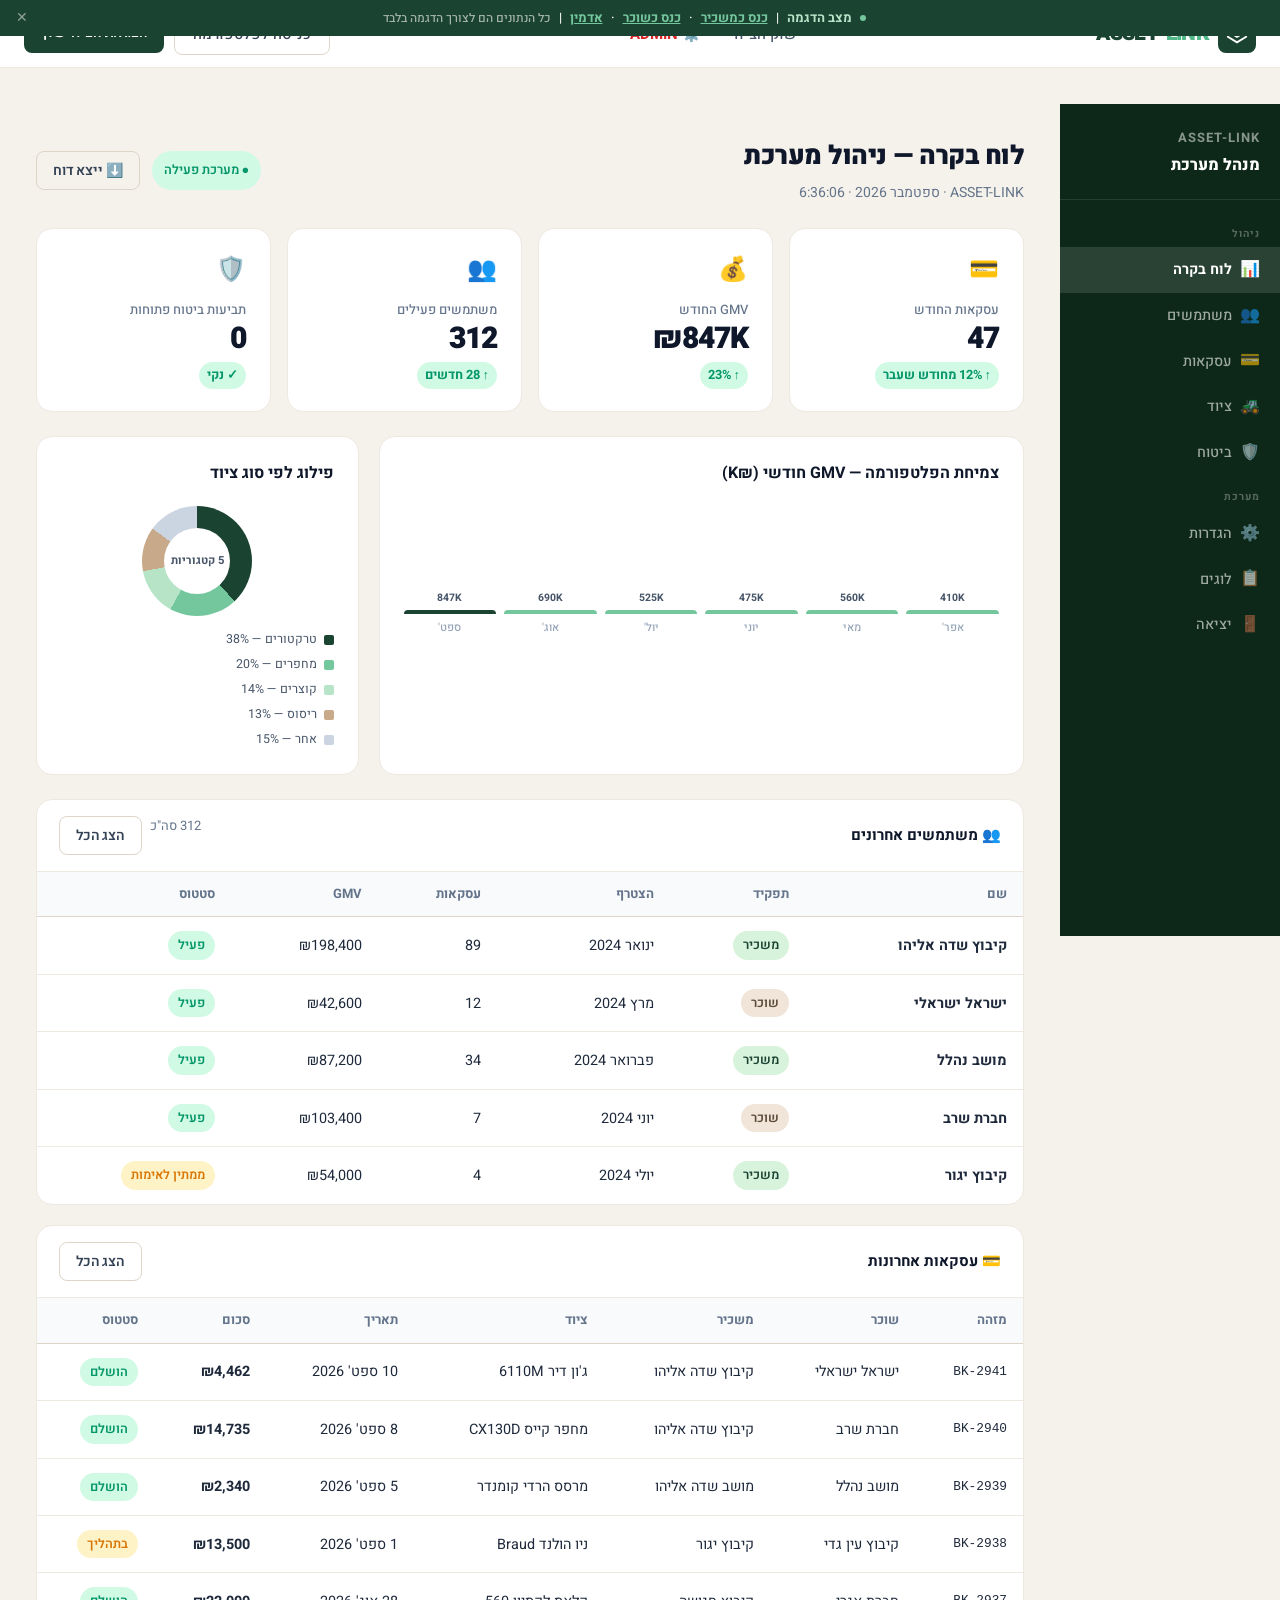
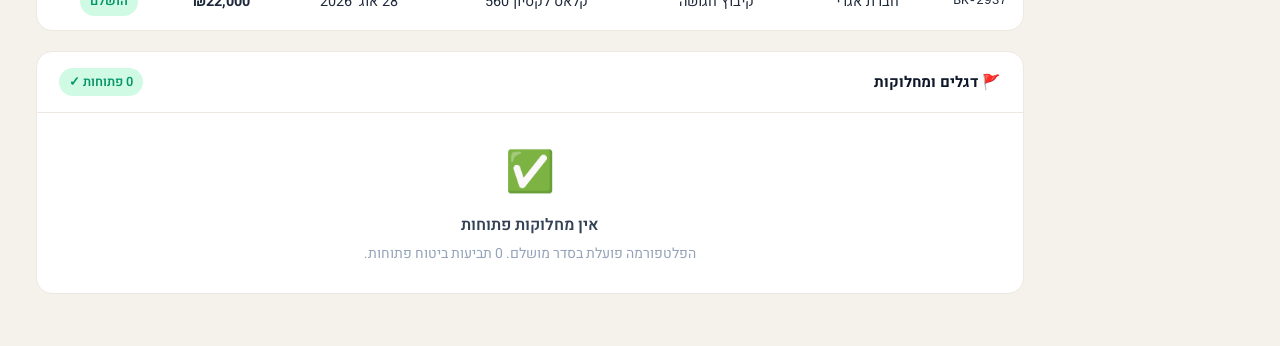
==== commit 1a1bdaed: "v2.1 — unified flow: demo banner, persona modal, card fix, path fixes" ====
--- a/admin/index.html
+++ b/admin/index.html
@@ -101,9 +101,30 @@
       .admin-sidebar { display: none; }
       .admin-main { padding: 20px 16px; }
     }
+
+    /* Demo Banner */
+    .demo-banner { background:#1B4332; color:white; text-align:center; padding:9px 48px 9px 16px; font-size:0.8125rem; font-weight:500; direction:rtl; position:relative; z-index:2000; display:flex; align-items:center; justify-content:center; gap:8px; flex-wrap:wrap; line-height:1.4; }
+    .demo-banner a { color:#74C69D; text-decoration:underline; font-weight:700; }
+    .demo-banner a:hover { color:#B7E4C7; }
+    .demo-banner strong { color:#B7E4C7; }
+    .demo-banner-note { color:rgba(255,255,255,0.6); font-size:0.75rem; }
+    .demo-banner-dot { width:6px; height:6px; background:#74C69D; border-radius:50%; flex-shrink:0; }
+    .demo-banner-close { position:absolute; left:10px; top:50%; transform:translateY(-50%); background:none; border:none; color:rgba(255,255,255,0.5); font-size:0.875rem; cursor:pointer; padding:4px 6px; line-height:1; }
+    .demo-banner-close:hover { color:white; }
   </style>
 </head>
 <body>
+
+<!-- Demo Banner -->
+<div class="demo-banner" id="demo-banner">
+  <span class="demo-banner-dot"></span>
+  <strong>מצב הדגמה</strong> |
+  <a href="../auth.html">כנס כמשכיר</a> ·
+  <a href="../auth.html">כנס כשוכר</a> ·
+  <a href="index.html">אדמין</a> |
+  <span class="demo-banner-note">כל הנתונים הם לצורך הדגמה בלבד</span>
+  <button class="demo-banner-close" onclick="document.getElementById('demo-banner').style.display='none'" title="סגור">✕</button>
+</div>
 
 <nav class="nav" id="main-nav">
   <div class="container nav-inner">
